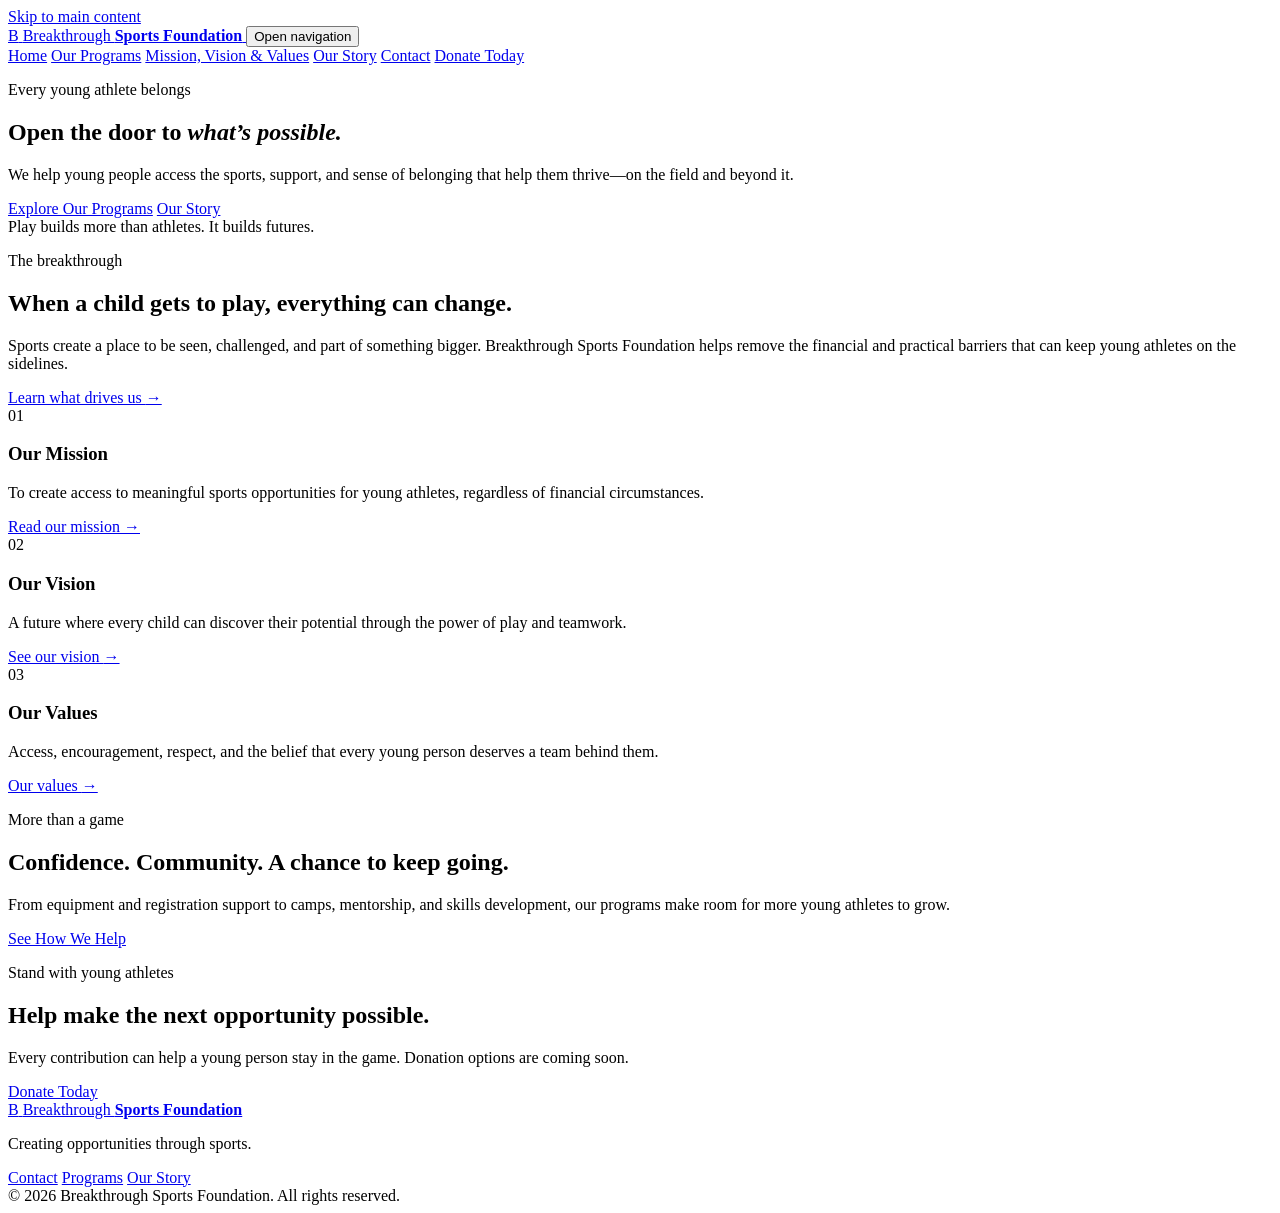
==== index.html @ 5490db83 "Add files via upload" ====
<!doctype html>
<html lang="en">
  <head>
    <meta charset="UTF-8" />
    <meta name="viewport" content="width=device-width, initial-scale=1.0" />
    <meta name="description" content="Breakthrough Sports Foundation creates opportunities for young athletes." />
    <title>Breakthrough Sports Foundation | Every Kid Deserves a Chance</title>
    <link rel="preconnect" href="https://images.unsplash.com" />
    <link rel="stylesheet" href="styles.css" />
    <script src="script.js" defer>
</script>
  </head>
  <body>
    <a class="skip-link" href="#main-content">Skip to main content</a>
    <header class="site-header">
      <div class="container nav-wrap">
        <a class="brand" href="/" aria-label="Breakthrough Sports Foundation home">
<span class="brand-mark">B</span>
<span>Breakthrough <strong>Sports Foundation</strong>
</span>
</a>
        <button class="menu-toggle" aria-expanded="false" aria-controls="site-nav">
<span class="sr-only">Open navigation</span>
<span>
</span>
<span>
</span>
<span>
</span>
</button>
        <nav id="site-nav" class="site-nav" aria-label="Main navigation">
          <a class="active" href="/">Home</a>
<a href="/programs">Our Programs</a>
<a href="/mission">Mission, Vision & Values</a>
<a href="/story">Our Story</a>
<a href="/contact">Contact</a>
          <a class="nav-donate" href="https://www.zeffy.com/en-US/donation-form/donate-to-change-lives-24615">Donate Today</a>
        </nav>
      </div>
    </header>

    <main id="main-content">
      <section class="hero">
        <div class="hero-image" role="img" aria-label="Young athletes celebrating together on a sports field">
</div>
        <div class="container hero-content">
          <p class="eyebrow">Every young athlete belongs</p>
          <h1>Open the door to <em>what’s possible.</em>
</h1>
          <p class="hero-copy">We help young people access the sports, support, and sense of belonging that help them thrive—on the field and beyond it.</p>
          <div class="button-row">
<a class="button button-primary" href="/programs">Explore Our Programs</a>
<a class="button button-ghost" href="/story">Our Story</a>
</div>
        </div>
        <div class="hero-statement">Play builds more than athletes. <span>It builds futures.</span>
</div>
      </section>

      <section class="intro section container">
        <div>
<p class="eyebrow accent">The breakthrough</p>
<h2>When a child gets to play, everything can change.</h2>
</div>
        <div class="intro-copy">
<p>Sports create a place to be seen, challenged, and part of something bigger. Breakthrough Sports Foundation helps remove the financial and practical barriers that can keep young athletes on the sidelines.</p>
<a class="text-link" href="/mission">Learn what drives us <span aria-hidden="true">→</span>
</a>
</div>
      </section>

      <section class="values-band">
        <div class="container values-grid">
          <article>
<span class="number">01</span>
<h3>Our Mission</h3>
<p>To create access to meaningful sports opportunities for young athletes, regardless of financial circumstances.</p>
<a href="/mission#mission">Read our mission <span aria-hidden="true">→</span>
</a>
</article>
          <article>
<span class="number">02</span>
<h3>Our Vision</h3>
<p>A future where every child can discover their potential through the power of play and teamwork.</p>
<a href="/mission#vision">See our vision <span aria-hidden="true">→</span>
</a>
</article>
          <article>
<span class="number">03</span>
<h3>Our Values</h3>
<p>Access, encouragement, respect, and the belief that every young person deserves a team behind them.</p>
<a href="/mission#values">Our values <span aria-hidden="true">→</span>
</a>
</article>
        </div>
      </section>

      <section class="feature section container">
        <div class="feature-photo photo-court" role="img" aria-label="Youth basketball players on an outdoor court">
</div>
        <div class="feature-content">
<p class="eyebrow accent">More than a game</p>
<h2>Confidence. Community. A chance to keep going.</h2>
<p>From equipment and registration support to camps, mentorship, and skills development, our programs make room for more young athletes to grow.</p>
<a class="button button-dark" href="/programs">See How We Help</a>
</div>
      </section>

      <section id="donate" class="donate-section">
        <div class="container donate-content">
<p class="eyebrow">Stand with young athletes</p>
<h2>Help make the next opportunity possible.</h2>
<p>Every contribution can help a young person stay in the game. Donation options are coming soon.</p>
<a class="button button-light" href="https://www.zeffy.com/en-US/donation-form/donate-to-change-lives-24615">Donate Today</a>
</div>
      </section>
    </main>

    <footer class="site-footer">
<div class="container footer-grid">
<a class="brand footer-brand" href="/">
<span class="brand-mark">B</span>
<span>Breakthrough <strong>Sports Foundation</strong>
</span>
</a>
<p>Creating opportunities through sports.</p>
<div>
<a href="/contact">Contact</a>
<a href="/programs">Programs</a>
<a href="/story">Our Story</a>
</div>
</div>
<div class="container footer-bottom">© <span data-year>
</span> Breakthrough Sports Foundation. All rights reserved.</div>
</footer>
  </body>
</html>
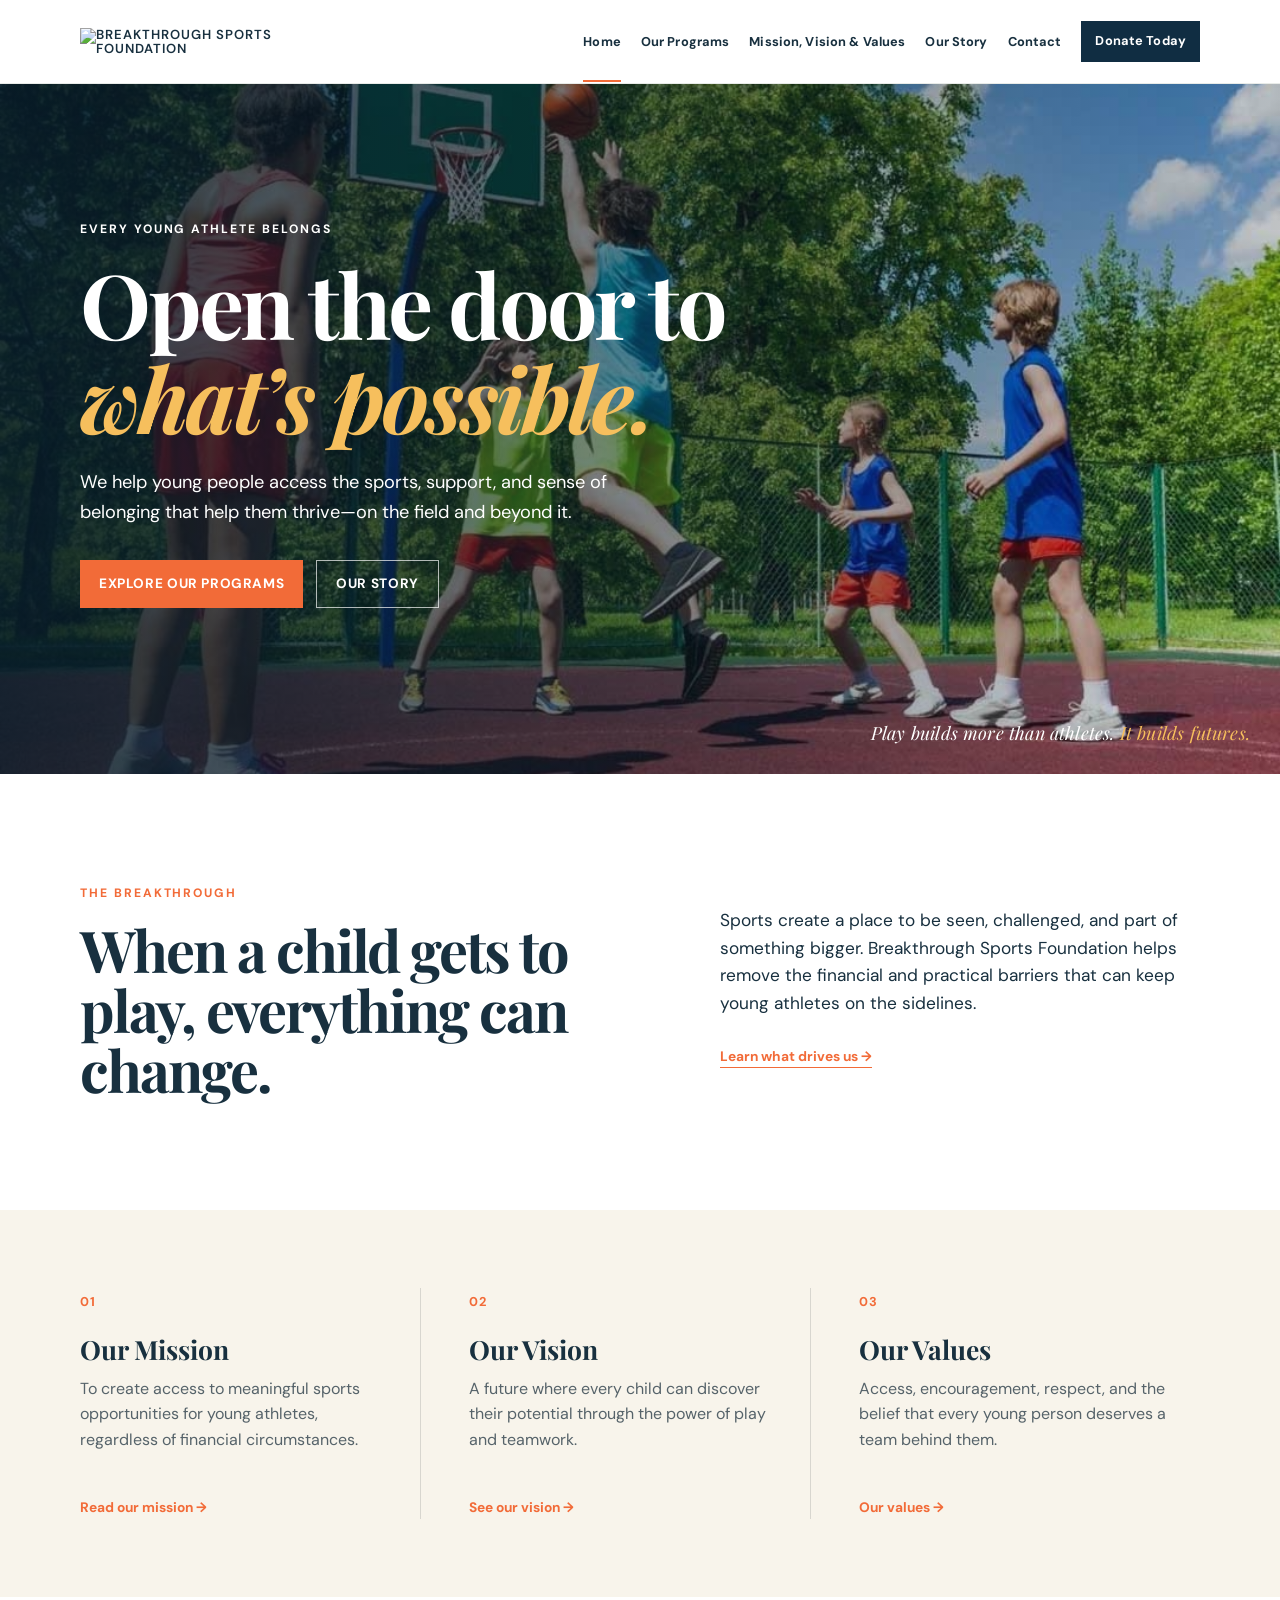
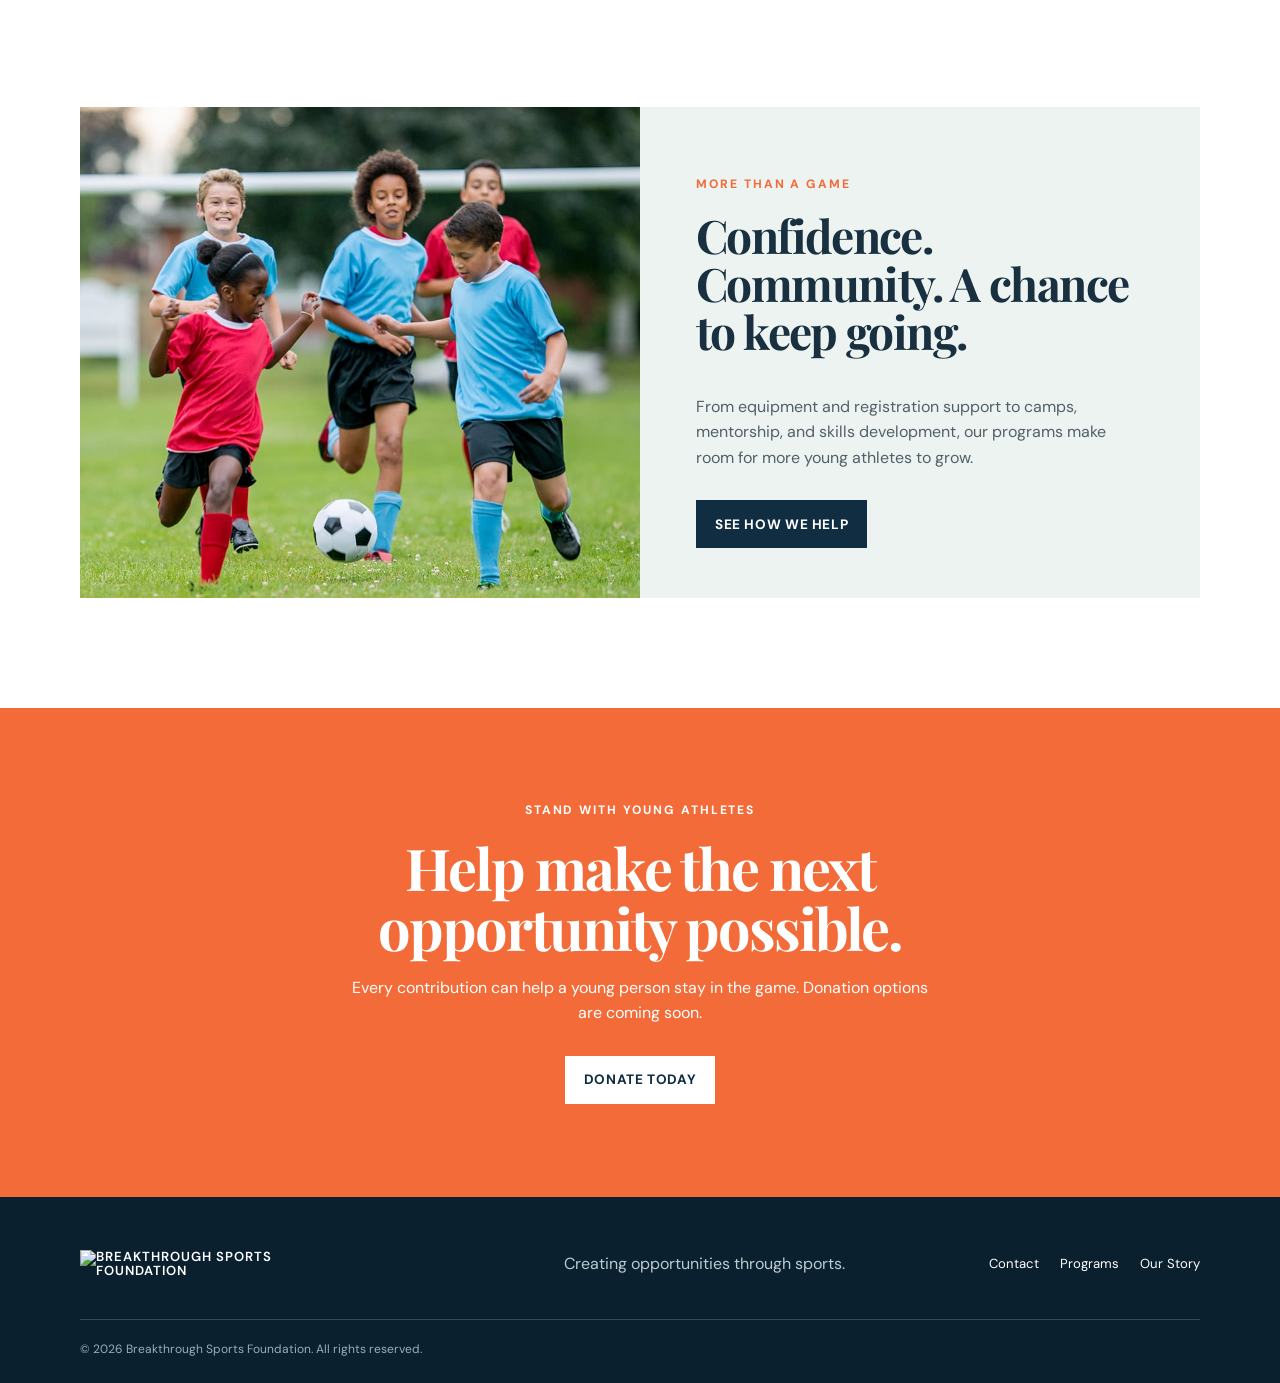
==== commit 5878f961: "modified:   index.html 	new file:   logo.png 	modified:   styles.css" ====
--- a/index.html
+++ b/index.html
@@ -1,3 +1,4 @@
+
 <!doctype html>
 <html lang="en">
   <head>
@@ -7,33 +8,34 @@
     <title>Breakthrough Sports Foundation | Every Kid Deserves a Chance</title>
     <link rel="preconnect" href="https://images.unsplash.com" />
     <link rel="stylesheet" href="styles.css" />
-    <script src="script.js" defer>
-</script>
+    <script src="script.js" defer></script>
   </head>
   <body>
     <a class="skip-link" href="#main-content">Skip to main content</a>
+
     <header class="site-header">
       <div class="container nav-wrap">
         <a class="brand" href="/" aria-label="Breakthrough Sports Foundation home">
-<span class="brand-mark">B</span>
-<span>Breakthrough <strong>Sports Foundation</strong>
-</span>
-</a>
+          <img
+            src="/images/logo.png"
+            alt="Breakthrough Sports Foundation"
+            class="site-logo"
+          />
+        </a>
+
         <button class="menu-toggle" aria-expanded="false" aria-controls="site-nav">
-<span class="sr-only">Open navigation</span>
-<span>
-</span>
-<span>
-</span>
-<span>
-</span>
-</button>
+          <span class="sr-only">Open navigation</span>
+          <span></span>
+          <span></span>
+          <span></span>
+        </button>
+
         <nav id="site-nav" class="site-nav" aria-label="Main navigation">
           <a class="active" href="/">Home</a>
-<a href="/programs">Our Programs</a>
-<a href="/mission">Mission, Vision & Values</a>
-<a href="/story">Our Story</a>
-<a href="/contact">Contact</a>
+          <a href="/programs">Our Programs</a>
+          <a href="/mission">Mission, Vision & Values</a>
+          <a href="/story">Our Story</a>
+          <a href="/contact">Contact</a>
           <a class="nav-donate" href="https://www.zeffy.com/en-US/donation-form/donate-to-change-lives-24615">Donate Today</a>
         </nav>
       </div>
@@ -41,97 +43,106 @@
 
     <main id="main-content">
       <section class="hero">
-        <div class="hero-image" role="img" aria-label="Young athletes celebrating together on a sports field">
-</div>
+        <div class="hero-image" role="img" aria-label="Young athletes celebrating together on a sports field"></div>
+
         <div class="container hero-content">
           <p class="eyebrow">Every young athlete belongs</p>
-          <h1>Open the door to <em>what’s possible.</em>
-</h1>
+          <h1>Open the door to <em>what’s possible.</em></h1>
           <p class="hero-copy">We help young people access the sports, support, and sense of belonging that help them thrive—on the field and beyond it.</p>
+
           <div class="button-row">
-<a class="button button-primary" href="/programs">Explore Our Programs</a>
-<a class="button button-ghost" href="/story">Our Story</a>
-</div>
+            <a class="button button-primary" href="/programs">Explore Our Programs</a>
+            <a class="button button-ghost" href="/story">Our Story</a>
+          </div>
         </div>
-        <div class="hero-statement">Play builds more than athletes. <span>It builds futures.</span>
-</div>
+
+        <div class="hero-statement">
+          Play builds more than athletes. <span>It builds futures.</span>
+        </div>
       </section>
 
       <section class="intro section container">
         <div>
-<p class="eyebrow accent">The breakthrough</p>
-<h2>When a child gets to play, everything can change.</h2>
-</div>
+          <p class="eyebrow accent">The breakthrough</p>
+          <h2>When a child gets to play, everything can change.</h2>
+        </div>
+
         <div class="intro-copy">
-<p>Sports create a place to be seen, challenged, and part of something bigger. Breakthrough Sports Foundation helps remove the financial and practical barriers that can keep young athletes on the sidelines.</p>
-<a class="text-link" href="/mission">Learn what drives us <span aria-hidden="true">→</span>
-</a>
-</div>
+          <p>Sports create a place to be seen, challenged, and part of something bigger. Breakthrough Sports Foundation helps remove the financial and practical barriers that can keep young athletes on the sidelines.</p>
+          <a class="text-link" href="/mission">
+            Learn what drives us <span aria-hidden="true">→</span>
+          </a>
+        </div>
       </section>
 
       <section class="values-band">
         <div class="container values-grid">
           <article>
-<span class="number">01</span>
-<h3>Our Mission</h3>
-<p>To create access to meaningful sports opportunities for young athletes, regardless of financial circumstances.</p>
-<a href="/mission#mission">Read our mission <span aria-hidden="true">→</span>
-</a>
-</article>
+            <span class="number">01</span>
+            <h3>Our Mission</h3>
+            <p>To create access to meaningful sports opportunities for young athletes, regardless of financial circumstances.</p>
+            <a href="/mission#mission">Read our mission <span aria-hidden="true">→</span></a>
+          </article>
+
           <article>
-<span class="number">02</span>
-<h3>Our Vision</h3>
-<p>A future where every child can discover their potential through the power of play and teamwork.</p>
-<a href="/mission#vision">See our vision <span aria-hidden="true">→</span>
-</a>
-</article>
+            <span class="number">02</span>
+            <h3>Our Vision</h3>
+            <p>A future where every child can discover their potential through the power of play and teamwork.</p>
+            <a href="/mission#vision">See our vision <span aria-hidden="true">→</span></a>
+          </article>
+
           <article>
-<span class="number">03</span>
-<h3>Our Values</h3>
-<p>Access, encouragement, respect, and the belief that every young person deserves a team behind them.</p>
-<a href="/mission#values">Our values <span aria-hidden="true">→</span>
-</a>
-</article>
+            <span class="number">03</span>
+            <h3>Our Values</h3>
+            <p>Access, encouragement, respect, and the belief that every young person deserves a team behind them.</p>
+            <a href="/mission#values">Our values <span aria-hidden="true">→</span></a>
+          </article>
         </div>
       </section>
 
       <section class="feature section container">
-        <div class="feature-photo photo-court" role="img" aria-label="Youth basketball players on an outdoor court">
-</div>
+        <div class="feature-photo photo-court" role="img" aria-label="Youth basketball players on an outdoor court"></div>
+
         <div class="feature-content">
-<p class="eyebrow accent">More than a game</p>
-<h2>Confidence. Community. A chance to keep going.</h2>
-<p>From equipment and registration support to camps, mentorship, and skills development, our programs make room for more young athletes to grow.</p>
-<a class="button button-dark" href="/programs">See How We Help</a>
-</div>
+          <p class="eyebrow accent">More than a game</p>
+          <h2>Confidence. Community. A chance to keep going.</h2>
+          <p>From equipment and registration support to camps, mentorship, and skills development, our programs make room for more young athletes to grow.</p>
+          <a class="button button-dark" href="/programs">See How We Help</a>
+        </div>
       </section>
 
       <section id="donate" class="donate-section">
         <div class="container donate-content">
-<p class="eyebrow">Stand with young athletes</p>
-<h2>Help make the next opportunity possible.</h2>
-<p>Every contribution can help a young person stay in the game. Donation options are coming soon.</p>
-<a class="button button-light" href="https://www.zeffy.com/en-US/donation-form/donate-to-change-lives-24615">Donate Today</a>
-</div>
+          <p class="eyebrow">Stand with young athletes</p>
+          <h2>Help make the next opportunity possible.</h2>
+          <p>Every contribution can help a young person stay in the game. Donation options are coming soon.</p>
+          <a class="button button-light" href="https://www.zeffy.com/en-US/donation-form/donate-to-change-lives-24615">Donate Today</a>
+        </div>
       </section>
     </main>
 
     <footer class="site-footer">
-<div class="container footer-grid">
-<a class="brand footer-brand" href="/">
-<span class="brand-mark">B</span>
-<span>Breakthrough <strong>Sports Foundation</strong>
-</span>
-</a>
-<p>Creating opportunities through sports.</p>
-<div>
-<a href="/contact">Contact</a>
-<a href="/programs">Programs</a>
-<a href="/story">Our Story</a>
-</div>
-</div>
-<div class="container footer-bottom">© <span data-year>
-</span> Breakthrough Sports Foundation. All rights reserved.</div>
-</footer>
+      <div class="container footer-grid">
+        <a class="brand footer-brand" href="/" aria-label="Breakthrough Sports Foundation home">
+          <img
+            src="/images/logo.png"
+            alt="Breakthrough Sports Foundation"
+            class="footer-logo"
+          />
+        </a>
+
+        <p>Creating opportunities through sports.</p>
+
+        <div>
+          <a href="/contact">Contact</a>
+          <a href="/programs">Programs</a>
+          <a href="/story">Our Story</a>
+        </div>
+      </div>
+
+      <div class="container footer-bottom">
+        © <span data-year></span> Breakthrough Sports Foundation. All rights reserved.
+      </div>
+    </footer>
   </body>
 </html>
--- a/styles.css
+++ b/styles.css
@@ -0,0 +1,1008 @@
+@import url("https://fonts.googleapis.com/css2?family=DM+Sans:wght@400;500;600;700&family=Playfair+Display:ital,wght@0,600;0,700;1,600;1,700&display=swap");
+
+:root {
+  --navy: #102d42;
+  --navy-dark: #0a202f;
+  --orange: #f26b38;
+  --gold: #f6bf5d;
+  --cream: #f8f4eb;
+  --ink: #18303f;
+  --muted: #65727b;
+  --line: #dce1df;
+  --white: #fff;
+}
+
+* {
+  box-sizing: border-box;
+}
+
+html {
+  scroll-behavior: smooth;
+}
+
+body {
+  margin: 0;
+  color: var(--ink);
+  font-family: "DM Sans", Arial, sans-serif;
+  font-size: 16px;
+  line-height: 1.6;
+  background: var(--white);
+}
+
+h1,
+h2,
+h3,
+p {
+  margin-top: 0;
+}
+
+h1,
+h2 {
+  font-family: "Playfair Display", Georgia, serif;
+  line-height: 1.04;
+  letter-spacing: -0.035em;
+}
+
+h1 {
+  font-size: clamp(3.1rem, 7vw, 6.4rem);
+}
+
+h2 {
+  font-size: clamp(2.3rem, 4.5vw, 4.25rem);
+}
+
+h3 {
+  font-size: 1.28rem;
+  line-height: 1.25;
+}
+
+a {
+  color: inherit;
+}
+
+.container {
+  width: min(1120px, calc(100% - 48px));
+  margin-inline: auto;
+}
+
+.section {
+  padding-block: 110px;
+}
+
+.sr-only {
+  position: absolute;
+  width: 1px;
+  height: 1px;
+  padding: 0;
+  margin: -1px;
+  overflow: hidden;
+  clip: rect(0, 0, 0, 0);
+  white-space: nowrap;
+  border: 0;
+}
+
+.skip-link {
+  position: fixed;
+  top: 8px;
+  left: 8px;
+  z-index: 99;
+  transform: translateY(-150%);
+  background: var(--orange);
+  color: #fff;
+  padding: 10px 14px;
+  font-weight: 700;
+}
+
+.skip-link:focus {
+  transform: translateY(0);
+}
+
+.site-header {
+  position: relative;
+  z-index: 10;
+  border-bottom: 1px solid #e8ebe8;
+  background: #fff;
+}
+
+.nav-wrap {
+  min-height: 83px;
+  display: flex;
+  align-items: center;
+  justify-content: space-between;
+  gap: 24px;
+}
+
+.brand {
+  display: flex;
+  align-items: center;
+  gap: 10px;
+  text-decoration: none;
+  font-size: 0.82rem;
+  line-height: 1.05;
+  text-transform: uppercase;
+  letter-spacing: 0.075em;
+  font-weight: 600;
+}
+
+.brand strong {
+  display: block;
+  font-weight: 700;
+}
+
+.brand-mark {
+  width: 37px;
+  height: 37px;
+  display: grid;
+  place-items: center;
+  border-radius: 50%;
+  background: var(--orange);
+  color: #fff;
+  font-family: "Playfair Display", serif;
+  font-size: 1.4rem;
+  font-style: italic;
+  text-transform: none;
+}
+
+.site-nav {
+  display: flex;
+  align-items: center;
+  gap: 20px;
+  font-size: 0.8rem;
+  font-weight: 700;
+  letter-spacing: 0.01em;
+}
+
+.site-nav a {
+  text-decoration: none;
+}
+
+.site-nav > a:not(.nav-donate) {
+  border-bottom: 2px solid transparent;
+  padding: 31px 0 27px;
+}
+
+.site-nav > a:not(.nav-donate):hover,
+.site-nav > a.active {
+  border-color: var(--orange);
+}
+
+.nav-donate {
+  padding: 10px 14px;
+  background: var(--navy);
+  color: #fff;
+}
+
+.menu-toggle {
+  display: none;
+}
+
+.hero {
+  min-height: 690px;
+  position: relative;
+  color: #fff;
+  display: flex;
+  align-items: center;
+  overflow: hidden;
+  background: var(--navy);
+}
+
+.hero-image {
+  position: absolute;
+  inset: 0;
+  background:
+    linear-gradient(
+      90deg,
+      rgba(8, 29, 43, 0.88) 0%,
+      rgba(8, 29, 43, 0.55) 45%,
+      rgba(8, 29, 43, 0.13) 100%
+    ),
+    url(sports.jpg) center/cover;
+}
+
+.hero-content {
+  position: relative;
+  padding: 100px 0 130px;
+  max-width: 1120px;
+  width: 100%;
+}
+
+.eyebrow {
+  margin-bottom: 17px;
+  text-transform: uppercase;
+  font-size: 0.76rem;
+  font-weight: 700;
+  letter-spacing: 0.16em;
+}
+
+.eyebrow.accent {
+  color: var(--orange);
+}
+
+.hero h1 {
+  max-width: 720px;
+  margin-bottom: 24px;
+}
+
+em {
+  color: var(--gold);
+  font-weight: inherit;
+}
+
+.hero-copy {
+  font-size: 1.14rem;
+  max-width: 550px;
+  line-height: 1.65;
+  margin-bottom: 33px;
+}
+
+.button-row {
+  display: flex;
+  gap: 13px;
+  flex-wrap: wrap;
+}
+
+.button {
+  display: inline-flex;
+  justify-content: center;
+  align-items: center;
+  gap: 10px;
+  min-height: 48px;
+  padding: 12px 19px;
+  text-decoration: none;
+  font-size: 0.85rem;
+  text-transform: uppercase;
+  letter-spacing: 0.045em;
+  font-weight: 700;
+  transition:
+    transform 0.2s,
+    background 0.2s;
+}
+
+.button:hover {
+  transform: translateY(-2px);
+}
+
+.button-primary {
+  background: var(--orange);
+  color: white;
+}
+
+.button-ghost {
+  border: 1px solid rgba(255, 255, 255, 0.68);
+  color: white;
+}
+
+.button-dark {
+  background: var(--navy);
+  color: #fff;
+}
+
+.button-light {
+  background: #fff;
+  color: var(--navy);
+}
+
+.coming-soon {
+  text-transform: none;
+  letter-spacing: 0;
+  font-size: 0.72rem;
+  background: rgba(16, 45, 66, 0.12);
+  padding: 2px 6px;
+}
+
+.hero-statement {
+  position: absolute;
+  right: 30px;
+  bottom: 26px;
+  font-family: "Playfair Display", serif;
+  font-size: 1.13rem;
+  font-style: italic;
+  letter-spacing: 0.01em;
+}
+
+.hero-statement span {
+  color: var(--gold);
+}
+
+.intro {
+  display: grid;
+  grid-template-columns: 1.05fr 0.95fr;
+  gap: 110px;
+  align-items: start;
+}
+
+.intro h2 {
+  margin-bottom: 0;
+}
+
+.intro-copy {
+  padding-top: 23px;
+  font-size: 1.08rem;
+}
+
+.text-link,
+.values-grid a {
+  color: var(--orange);
+  font-size: 0.86rem;
+  font-weight: 700;
+  text-decoration: none;
+}
+
+.text-link {
+  display: inline-block;
+  margin-top: 10px;
+  border-bottom: 1px solid currentColor;
+}
+
+.values-band {
+  background: var(--cream);
+  padding: 78px 0;
+}
+
+.values-grid {
+  display: grid;
+  grid-template-columns: repeat(3, 1fr);
+  gap: 48px;
+}
+
+.values-grid article {
+  padding-right: 25px;
+  border-right: 1px solid #d8d6cf;
+}
+
+.values-grid article:last-child {
+  border: 0;
+}
+
+.number {
+  color: var(--orange);
+  font-size: 0.8rem;
+  font-weight: 700;
+  letter-spacing: 0.09em;
+}
+
+.values-grid h3 {
+  margin: 19px 0 10px;
+  font-family: "Playfair Display", serif;
+  font-size: 1.65rem;
+}
+
+.values-grid p {
+  min-height: 102px;
+  color: #56636a;
+}
+
+.feature {
+  display: grid;
+  grid-template-columns: 1fr 1fr;
+  padding-block: 110px;
+  align-items: stretch;
+}
+
+.feature-photo {
+  min-height: 480px;
+  background: center/cover;
+}
+
+.photo-court {
+  background-image: url(sports1.jpg);
+}
+
+.feature-content {
+  padding: 68px 10% 50px;
+  background: #edf3f1;
+}
+
+.feature-content h2 {
+  font-size: clamp(2.25rem, 3.6vw, 3.6rem);
+}
+
+.feature-content p:not(.eyebrow) {
+  margin: 24px 0 30px;
+  color: #526069;
+}
+
+.donate-section,
+.callout {
+  background: var(--orange);
+  color: #fff;
+  text-align: center;
+  padding: 93px 0;
+}
+
+.donate-content {
+  max-width: 720px;
+}
+
+.donate-section h2,
+.callout h2 {
+  margin-bottom: 17px;
+}
+
+.donate-section p:not(.eyebrow),
+.callout p:not(.eyebrow) {
+  max-width: 600px;
+  margin: 0 auto 30px;
+}
+
+.donate-section .coming-soon,
+.callout .coming-soon {
+  background: rgba(16, 45, 66, 0.12);
+}
+
+.page-hero {
+  color: #fff;
+  min-height: 450px;
+  display: flex;
+  align-items: flex-end;
+  padding: 80px 0;
+  background: var(--navy) center/cover;
+  position: relative;
+  isolation: isolate;
+}
+
+.page-hero::before {
+  content: "";
+  position: absolute;
+  inset: 0;
+  background: rgba(7, 31, 46, 0.64);
+  z-index: -1;
+}
+
+.programs-hero {
+  background-image: url(sports2.jpg);
+}
+
+.mission-hero {
+  background-image: url(sports3.jpg);
+}
+
+.page-hero h1 {
+  max-width: 830px;
+  margin-bottom: 16px;
+}
+
+.page-hero p:not(.eyebrow) {
+  max-width: 620px;
+  font-size: 1.13rem;
+}
+
+.program-intro {
+  display: grid;
+  grid-template-columns: 1fr 1fr;
+  gap: 100px;
+  align-items: center;
+  padding-bottom: 45px;
+}
+
+.program-intro p {
+  font-size: 1.12rem;
+  color: #516068;
+}
+
+.programs-grid {
+  display: grid;
+  grid-template-columns: repeat(2, 1fr);
+  gap: 0;
+  border-top: 1px solid var(--line);
+  margin-bottom: 110px;
+}
+
+.programs-grid article {
+  padding: 42px 40px 44px 0;
+  border-bottom: 1px solid var(--line);
+}
+
+.programs-grid article:nth-child(odd) {
+  margin-right: 40px;
+}
+
+.programs-grid span {
+  font-size: 0.76rem;
+  color: var(--orange);
+  font-weight: 700;
+}
+
+.programs-grid h3 {
+  font-family: "Playfair Display", serif;
+  font-size: 1.65rem;
+  margin: 14px 0 11px;
+}
+
+.programs-grid p {
+  color: #59676e;
+  margin: 0;
+}
+
+.callout {
+  text-align: left;
+}
+
+.callout h2 {
+  font-size: clamp(2.4rem, 4vw, 4.1rem);
+}
+
+.callout p {
+  margin-left: 0 !important;
+}
+
+.principles {
+  display: grid;
+  grid-template-columns: 1fr 1fr;
+  gap: 70px;
+  padding-top: 112px;
+  padding-bottom: 112px;
+}
+
+.principles article {
+  padding: 38px 25px 45px;
+  border-top: 5px solid var(--orange);
+  background: var(--cream);
+}
+
+.principles p:not(.eyebrow) {
+  color: #52606a;
+  font-size: 1.07rem;
+}
+
+.values-section {
+  background: var(--navy);
+  color: #fff;
+  padding: 100px 0;
+}
+
+.values-section h2 {
+  margin-bottom: 50px;
+}
+
+.value-cards {
+  display: grid;
+  grid-template-columns: repeat(4, 1fr);
+  gap: 18px;
+}
+
+.value-cards article {
+  background: #1d4157;
+  padding: 29px 25px;
+}
+
+.value-cards h3 {
+  color: var(--gold);
+  font-family: "Playfair Display", serif;
+  font-size: 1.6rem;
+}
+
+.value-cards p {
+  color: #d5e1e6;
+  margin: 0;
+}
+
+.story-hero {
+  min-height: 560px;
+  display: flex;
+  align-items: center;
+  color: #fff;
+  background:
+    linear-gradient(90deg, rgba(9, 30, 43, 0.82), rgba(9, 30, 43, 0.35)),
+    url("https://images.unsplash.com/photo-1517466787929-bc90951d0974?auto=format&fit=crop&w=1800&q=85")
+      center/cover;
+}
+
+.story-hero h1 {
+  max-width: 820px;
+}
+
+.story-content {
+  display: grid;
+  grid-template-columns: 0.9fr 1.1fr;
+  gap: 95px;
+}
+
+.story-content h2 {
+  font-size: clamp(2.25rem, 4vw, 4rem);
+}
+
+.story-content p {
+  font-size: 1.08rem;
+  color: #53616a;
+}
+
+.story-content .button {
+  margin-top: 15px;
+}
+
+.quote-section {
+  padding: 100px 0;
+  background: var(--cream);
+  text-align: center;
+}
+
+.quote-section blockquote {
+  max-width: 900px;
+  margin: 0 auto 19px;
+  font-family: "Playfair Display", serif;
+  font-size: clamp(2.3rem, 5vw, 4.8rem);
+  font-style: italic;
+  line-height: 1.12;
+  letter-spacing: -0.035em;
+}
+
+.quote-section p {
+  color: var(--orange);
+  font-weight: 700;
+}
+
+.contact-page {
+  min-height: calc(100vh - 200px);
+  display: grid;
+  grid-template-columns: 1.15fr 0.85fr;
+  gap: 90px;
+  align-items: center;
+}
+
+.contact-page h1 {
+  max-width: 670px;
+}
+
+.contact-page > div > p:not(.eyebrow) {
+  font-size: 1.12rem;
+  max-width: 560px;
+  color: #59656d;
+}
+
+.contact-status {
+  display: flex;
+  flex-direction: column;
+  gap: 5px;
+  margin-top: 38px;
+  padding: 20px 23px;
+  border-left: 4px solid var(--orange);
+  background: var(--cream);
+}
+
+.contact-status span {
+  color: #68737a;
+}
+
+.contact-page aside {
+  padding: 48px;
+  background: #eaf0ee;
+}
+
+.contact-page aside h2 {
+  font-size: 2.7rem;
+}
+
+.contact-page aside p:not(.eyebrow) {
+  color: #56636b;
+}
+
+.site-footer {
+  background: var(--navy-dark);
+  color: #fff;
+  padding: 53px 0 23px;
+}
+
+.footer-grid {
+  display: grid;
+  grid-template-columns: 1.15fr 1fr auto;
+  gap: 30px;
+  align-items: center;
+  padding-bottom: 42px;
+}
+
+.footer-brand {
+  color: #fff;
+}
+
+.footer-grid p {
+  margin: 0;
+  color: #bccbd2;
+}
+
+.footer-grid div {
+  display: flex;
+  gap: 21px;
+}
+
+.footer-grid div a {
+  color: #fff;
+  font-size: 0.82rem;
+  text-decoration: none;
+}
+
+.footer-bottom {
+  padding-top: 20px;
+  border-top: 1px solid rgba(255, 255, 255, 0.18);
+  font-size: 0.75rem;
+  color: #9badb7;
+}
+
+@media (max-width: 940px) {
+  .site-nav {
+    gap: 11px;
+    font-size: 0.72rem;
+  }
+
+  .site-nav > a:not(.nav-donate) {
+    padding-inline: 2px;
+  }
+
+  .intro {
+    gap: 55px;
+  }
+
+  .value-cards {
+    grid-template-columns: repeat(2, 1fr);
+  }
+
+  .contact-page {
+    gap: 50px;
+  }
+}
+
+@media (max-width: 760px) {
+  .container {
+    width: min(100% - 36px, 1120px);
+  }
+
+  .section {
+    padding-block: 72px;
+  }
+
+  .nav-wrap {
+    min-height: 71px;
+  }
+
+  .menu-toggle {
+    display: flex;
+    flex-direction: column;
+    justify-content: center;
+    gap: 5px;
+    width: 43px;
+    height: 43px;
+    border: 0;
+    background: transparent;
+  }
+
+  .menu-toggle span:not(.sr-only) {
+    width: 24px;
+    height: 2px;
+    background: var(--navy);
+  }
+
+  .site-nav {
+    position: absolute;
+    top: 100%;
+    left: 0;
+    right: 0;
+    display: none;
+    align-items: stretch;
+    flex-direction: column;
+    gap: 0;
+    padding: 13px 18px 20px;
+    background: #fff;
+    border-bottom: 1px solid var(--line);
+    box-shadow: 0 12px 15px rgba(12, 34, 45, 0.08);
+  }
+
+  .site-nav.is-open {
+    display: flex;
+  }
+
+  .site-nav > a:not(.nav-donate) {
+    padding: 12px 0;
+    border-bottom: 1px solid #edf0ef;
+  }
+
+  .nav-donate {
+    margin-top: 13px;
+    text-align: center;
+  }
+
+  .hero {
+    min-height: 650px;
+  }
+
+  .hero-content {
+    padding: 95px 0 105px;
+  }
+
+  .hero-statement {
+    left: 18px;
+    right: auto;
+    bottom: 22px;
+  }
+
+  .intro,
+  .feature,
+  .program-intro,
+  .principles,
+  .story-content,
+  .contact-page {
+    grid-template-columns: 1fr;
+    gap: 32px;
+  }
+
+  .intro-copy {
+    padding-top: 0;
+  }
+
+  .values-grid {
+    grid-template-columns: 1fr;
+    gap: 31px;
+  }
+
+  .values-grid article {
+    padding: 0 0 30px;
+    border-right: 0;
+    border-bottom: 1px solid #d8d6cf;
+  }
+
+  .values-grid article:last-child {
+    padding-bottom: 0;
+    border: 0;
+  }
+
+  .values-grid p {
+    min-height: auto;
+  }
+
+  .feature {
+    padding-block: 72px;
+  }
+
+  .feature-photo {
+    min-height: 330px;
+  }
+
+  .feature-content {
+    padding: 50px 30px;
+  }
+
+  .page-hero {
+    min-height: 400px;
+    padding-bottom: 55px;
+  }
+
+  .program-intro {
+    padding-bottom: 28px;
+  }
+
+  .programs-grid {
+    grid-template-columns: 1fr;
+    margin-bottom: 72px;
+  }
+
+  .programs-grid article,
+  .programs-grid article:nth-child(odd) {
+    margin-right: 0;
+    padding-right: 0;
+  }
+
+  .principles {
+    padding-top: 72px;
+    padding-bottom: 72px;
+  }
+
+  .story-hero {
+    min-height: 470px;
+  }
+
+  .quote-section {
+    padding: 75px 0;
+  }
+
+  .contact-page {
+    min-height: 0;
+  }
+
+  .footer-grid {
+    grid-template-columns: 1fr;
+    gap: 24px;
+  }
+
+  .footer-grid div {
+    flex-wrap: wrap;
+  }
+}
+
+@media (max-width: 480px) {
+  h1 {
+    font-size: 3rem;
+  }
+
+  .hero-copy {
+    font-size: 1rem;
+  }
+
+  .button {
+    width: 100%;
+  }
+
+  .value-cards {
+    grid-template-columns: 1fr;
+  }
+
+  .contact-page aside {
+    padding: 33px 25px;
+  }
+}
+
+.contact-form {
+  margin-top: 2rem;
+  display: grid;
+  gap: 1.25rem;
+  max-width: 560px;
+}
+
+.form-row {
+  display: grid;
+  grid-template-columns: 1fr 1fr;
+  gap: 1rem;
+}
+
+.form-field {
+  display: grid;
+  gap: 0.4rem;
+}
+
+.form-field label {
+  font-weight: 600;
+  font-size: 0.95rem;
+}
+
+.form-field input,
+.form-field select,
+.form-field textarea {
+  width: 100%;
+  padding: 0.75rem 0.9rem;
+  border: 1px solid #ccc;
+  border-radius: 8px;
+  font: inherit;
+  background: #fff;
+}
+
+.form-field input:focus,
+.form-field select:focus,
+.form-field textarea:focus {
+  outline: 2px solid currentColor;
+  outline-offset: 2px;
+  border-color: transparent;
+}
+
+.contact-form button {
+  justify-self: start;
+  cursor: pointer;
+}
+
+@media (max-width: 600px) {
+  .form-row {
+    grid-template-columns: 1fr;
+  }
+}
+.site-logo {
+  display: block;
+  width: 200px;
+  max-width: 100%;
+  height: auto;
+  object-fit: contain;
+}
+
+.footer-logo {
+  display: block;
+  width: 230px;
+  max-width: 100%;
+  height: auto;
+  object-fit: contain;
+}
+
+@media (max-width: 768px) {
+  .site-logo {
+    width: 150px;
+  }
+
+  .footer-logo {
+    width: 190px;
+  }
+}
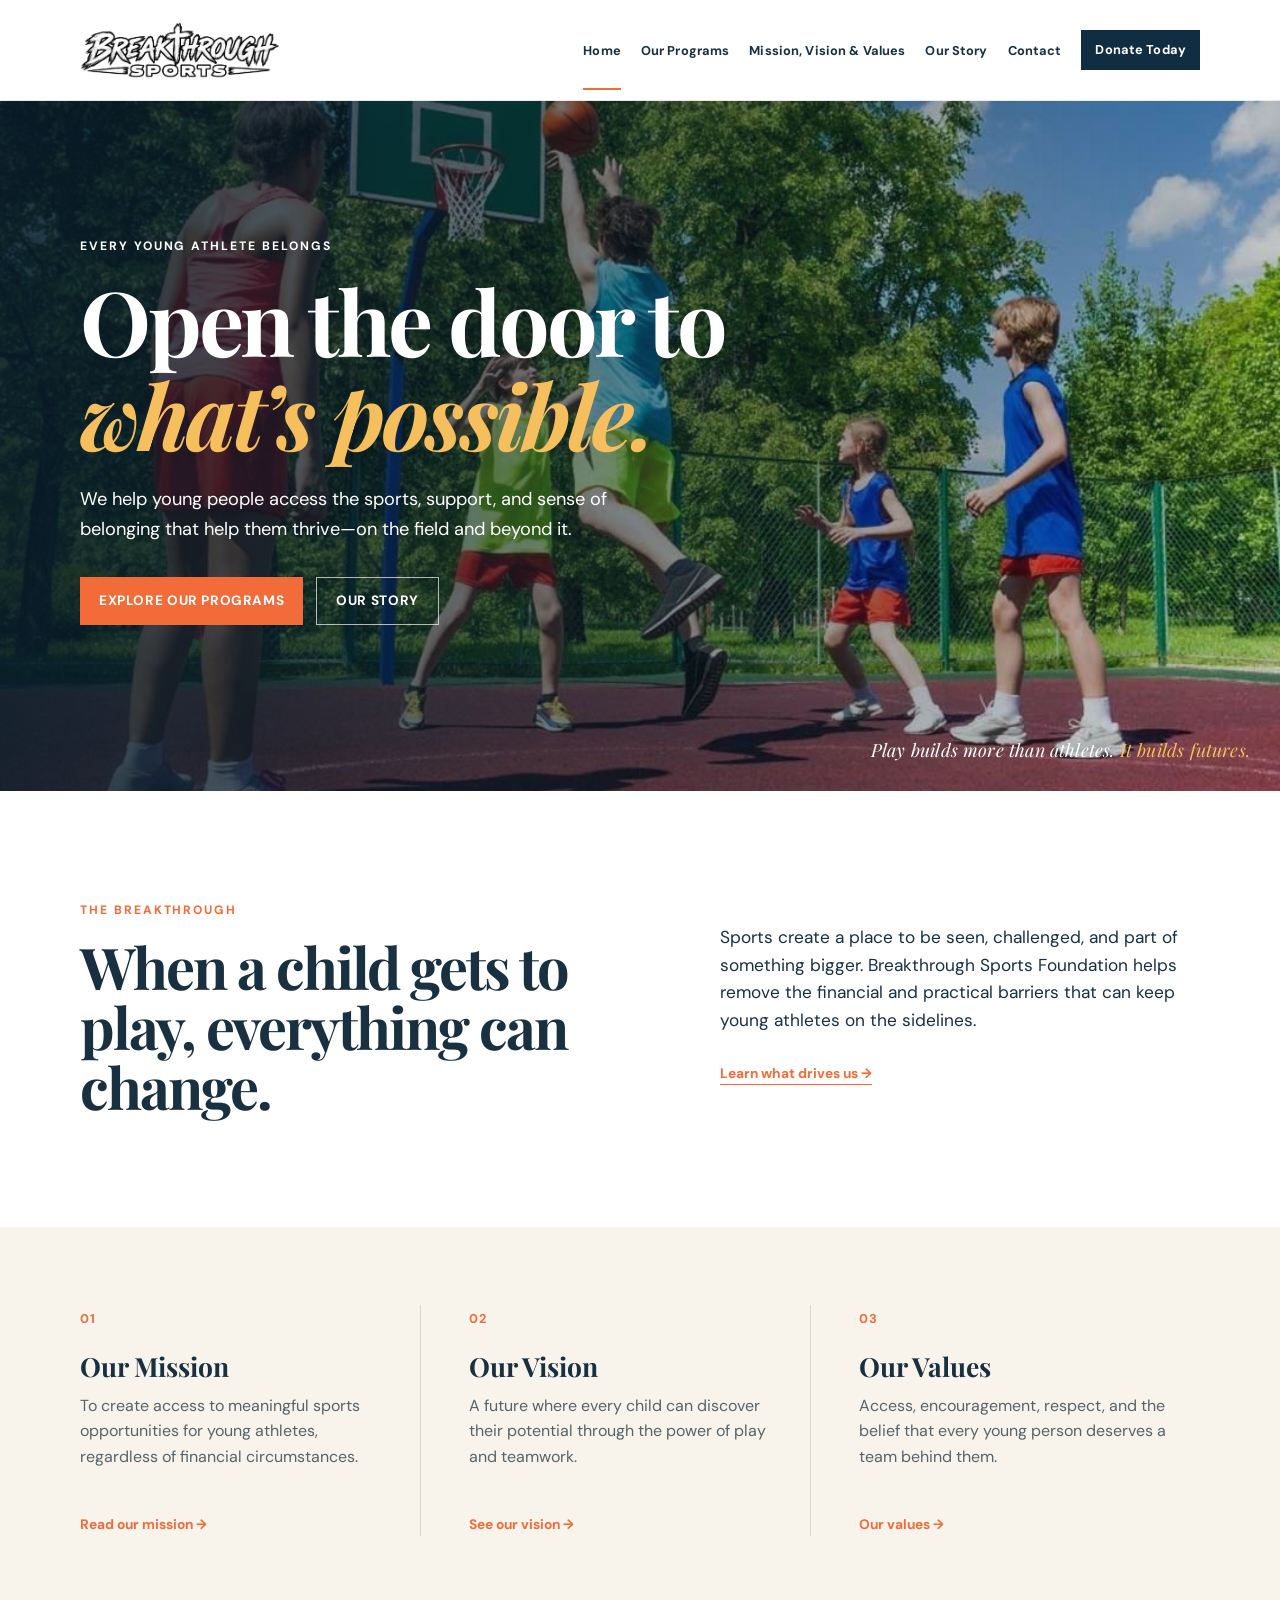
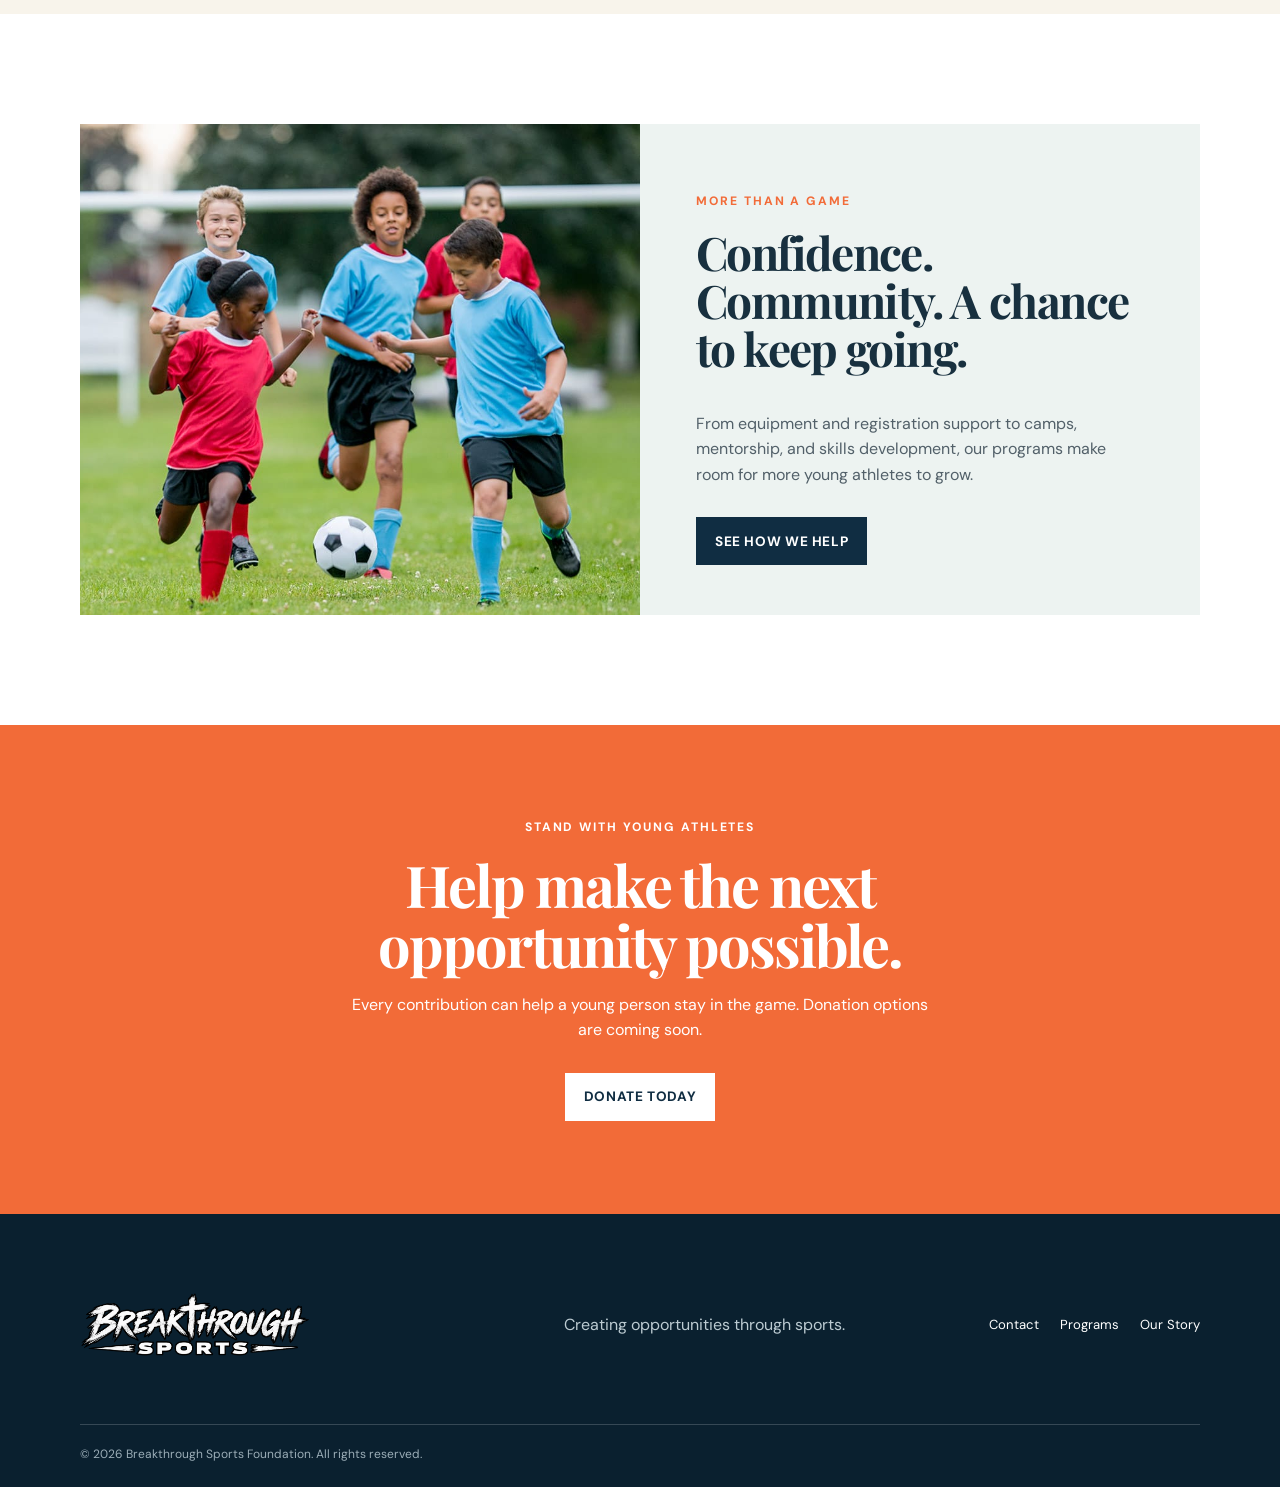
==== commit d0f85ee4: "modified:   index.html" ====
--- a/index.html
+++ b/index.html
@@ -17,7 +17,7 @@
       <div class="container nav-wrap">
         <a class="brand" href="/" aria-label="Breakthrough Sports Foundation home">
           <img
-            src="/images/logo.png"
+            src="/logo.png"
             alt="Breakthrough Sports Foundation"
             class="site-logo"
           />
@@ -125,7 +125,7 @@
       <div class="container footer-grid">
         <a class="brand footer-brand" href="/" aria-label="Breakthrough Sports Foundation home">
           <img
-            src="/images/logo.png"
+            src="/logo.png"
             alt="Breakthrough Sports Foundation"
             class="footer-logo"
           />
